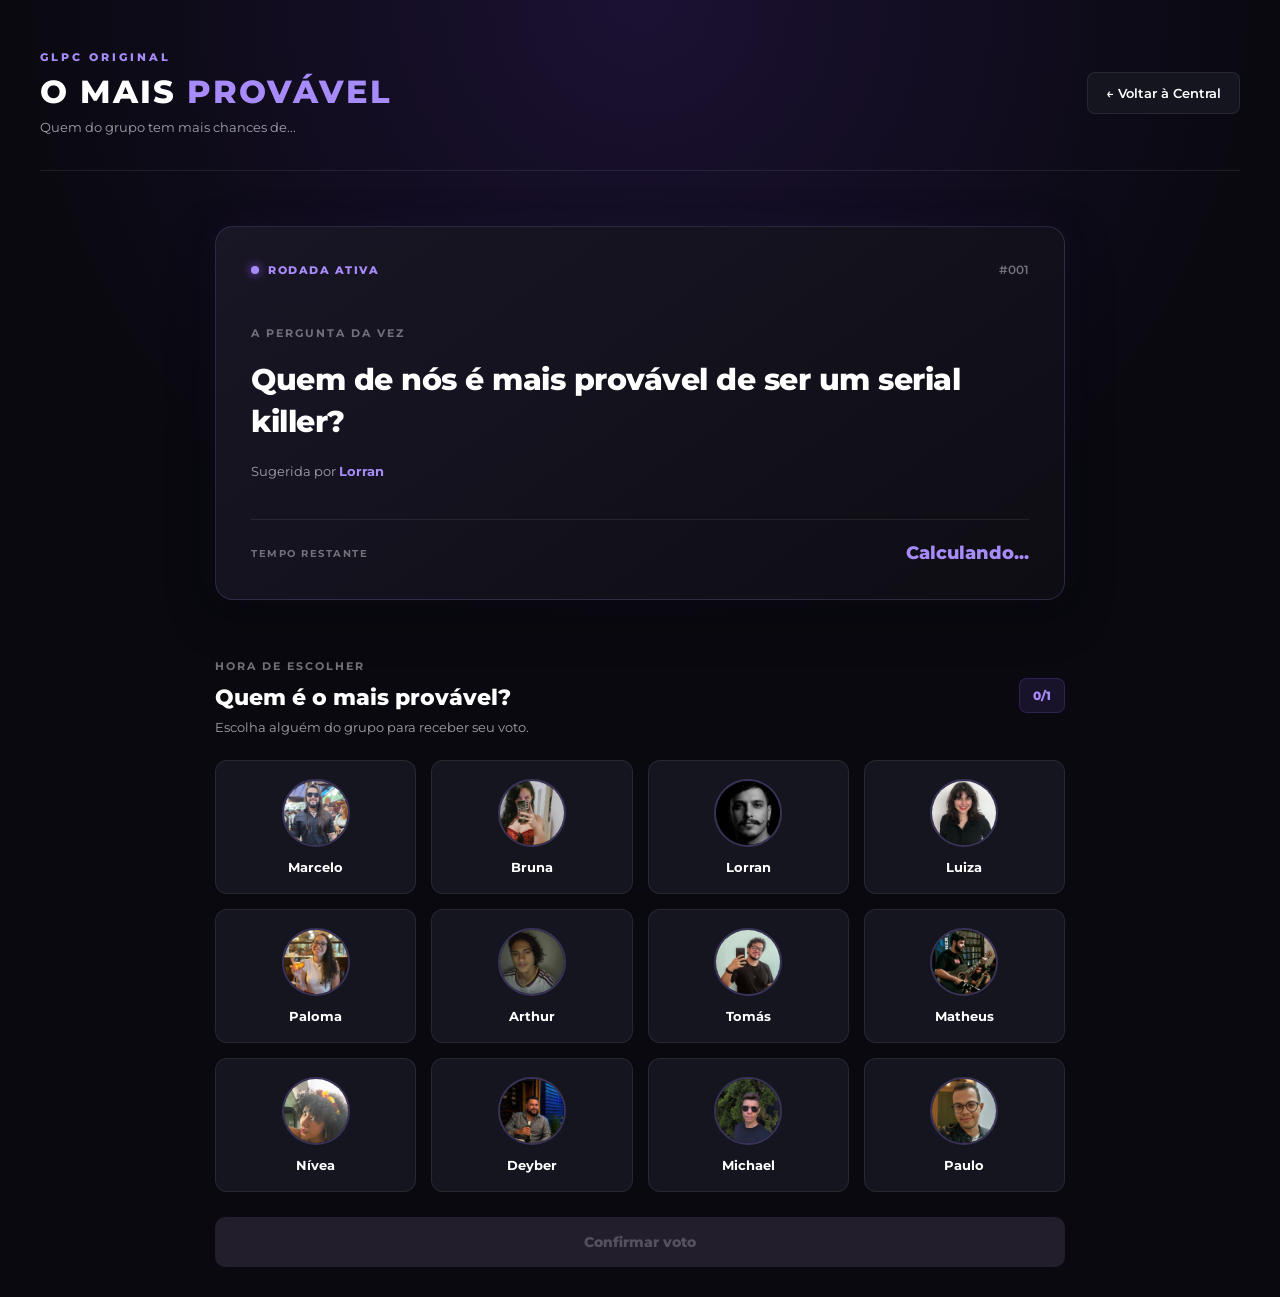
==== jogos.html @ b41ba529 "Implementa sistema inicial do jogo O Mais Provável" ====
<!DOCTYPE html>
<html lang="pt-BR">

<head>
    <meta charset="UTF-8">
    <meta name="viewport" content="width=device-width, initial-scale=1.0">

    <title>O Mais Provável | GLPC</title>

    <!-- Fonte do projeto -->
    <link rel="preconnect" href="https://fonts.googleapis.com">
    <link rel="preconnect" href="https://fonts.gstatic.com" crossorigin>
    <link href="https://fonts.googleapis.com/css2?family=Montserrat:wght@400;500;600;700;800&display=swap" rel="stylesheet">

    <!-- CSS exclusivo do jogo -->
    <link rel="stylesheet" href="css/jogos.css">
</head>

<body>

    <main id="jogo">

        <!-- CABEÇALHO -->
        <header class="cabecalho-jogo">

            <div class="identidade-jogo">

                <span class="selo-glpc">GLPC ORIGINAL</span>

                <h1>O MAIS <span>PROVÁVEL</span></h1>

                <p>Quem do grupo tem mais chances de...</p>

            </div>

            <button class="btn-voltar" onclick="voltarCentral()">
                ← Voltar à Central
            </button>

        </header>


        <!-- ÁREA PRINCIPAL DO JOGO -->
        <section class="area-pergunta">

            <!-- CARD DA PERGUNTA -->
            <div class="card-pergunta">

                <div class="topo-pergunta">

                    <span class="status-rodada">
                        <span class="ponto-ativo"></span>
                        RODADA ATIVA
                    </span>

                    <span class="numero-rodada" id="numeroRodada">
                        #001
                    </span>

                </div>

                <div class="conteudo-pergunta">

                    <span class="rotulo-pergunta">
                        A PERGUNTA DA VEZ
                    </span>

                    <h2 id="textoPergunta">
                        Quem de nós é mais provável de ser um serial killer?
                    </h2>

                    <p class="autor-pergunta" id="autorPergunta">
                        Sugerida por <strong>Lorran</strong>
                    </p>

                </div>

                <div class="tempo-pergunta">

                    <span>TEMPO RESTANTE</span>

                    <strong id="tempoRestante">Calculando...</strong>

                </div>

            </div>


            <!-- ÁREA DE VOTAÇÃO -->
            <div class="area-votacao">

                <div class="cabecalho-votacao">

                    <div>

                        <span class="rotulo-pergunta">HORA DE ESCOLHER</span>

                        <h2>Quem é o mais provável?</h2>

                        <p>Escolha alguém do grupo para receber seu voto.</p>

                    </div>

                    <span class="contador-votos">0/1</span>

                </div>

                <div class="grade-participantes" id="gradeParticipantes">

                    <button class="card-participante" data-id="1">
                        <span class="avatar-participante">L</span>
                        <span class="nome-participante">Lorran</span>
                    </button>

                    <button class="card-participante" data-id="2">
                        <span class="avatar-participante">L</span>
                        <span class="nome-participante">Luiza</span>
                    </button>

                    <button class="card-participante" data-id="3">
                        <span class="avatar-participante">M</span>
                        <span class="nome-participante">Marcelo</span>
                    </button>

                    <button class="card-participante" data-id="4">
                        <span class="avatar-participante">B</span>
                        <span class="nome-participante">Bruna</span>
                    </button>

                </div>

                
<button class="btn-confirmar-voto" id="btnConfirmarVoto" disabled>

    <svg
        class="icone-carregando"
        id="iconeCarregando"
        viewBox="0 0 24 24"
        fill="none"
        stroke="currentColor"
        stroke-width="2"
        stroke-linecap="round"
        stroke-linejoin="round"
        hidden
    >
        <path d="M6 2h12M6 22h12M7 2v4l5 6-5 6v4M17 2v4l-5 6 5 6v4"/>
    </svg>

    <span id="textoBotaoVoto">Confirmar voto</span>

</button>


             
<!-- CARD DE RESULTADO -->
<div class="card-resultado" id="resultadoVotacao" hidden>

    <div class="topo-resultado">
        <span class="rotulo-pergunta">GANHANDO ATÉ O MOMENTO</span>
        <span class="selo-ao-vivo">AO VIVO</span>
    </div>

    <div class="destaque-resultado">

        <img
            id="fotoLider"
            src=""
            alt="Foto do participante"
        >

        <h3 id="nomeLider">Aguardando votos...</h3>

        <strong id="porcentagemLider">0%</strong>

        <span>DOS VOTOS RECEBIDOS</span>

    </div>

    <button
        class="btn-repensar-voto"
        id="btnRepensarVoto"
        type="button"
    >
        Repensar voto
    </button>

</div>


            </div>

        </section>

    </main>

    <!-- JavaScript exclusivo do jogo -->
    <script src="js/participantes.js"></script>
    <script src="js/jogos.js"></script>

</body>

</html>
---- css/jogos.css ----
/* =====================================
   O MAIS PROVÁVEL - IDENTIDADE VISUAL
===================================== */

/* Configurações gerais */

* {
    margin: 0;
    padding: 0;
    box-sizing: border-box;
}

body {
    font-family: 'Montserrat', sans-serif;
    background-color: #09090f;
    color: #ffffff;
    min-height: 100vh;
}

/* Área principal do jogo */

#jogo {
    min-height: 100vh;
    width: 100%;
    padding: 30px;
    background:
        radial-gradient(
            circle at 50% 0%,
            rgba(124, 58, 237, 0.16),
            transparent 45%
        ),
        #09090f;
}

/* Cores que vamos reutilizar */

:root {
    --cor-fundo: #09090f;
    --cor-card: #151520;
    --cor-roxo: #8b5cf6;
    --cor-roxo-claro: #a78bfa;
    --cor-texto: #ffffff;
    --cor-texto-secundario: #a1a1aa;
    --cor-borda: rgba(255, 255, 255, 0.08);
}

/* =====================================
   CABEÇALHO DO JOGO
===================================== */

.cabecalho-jogo {
    max-width: 1200px;
    margin: 0 auto;
    display: flex;
    justify-content: space-between;
    align-items: center;
    padding: 20px 0 35px;
    border-bottom: 1px solid var(--cor-borda);
}

.identidade-jogo {
    display: flex;
    flex-direction: column;
    gap: 8px;
}

.selo-glpc {
    color: var(--cor-roxo-claro);
    font-size: 11px;
    font-weight: 800;
    letter-spacing: 3px;
}

.identidade-jogo h1 {
    font-size: 32px;
    font-weight: 800;
    letter-spacing: 2px;
}

.identidade-jogo h1 span {
    color: var(--cor-roxo-claro);
}

.identidade-jogo p {
    color: var(--cor-texto-secundario);
    font-size: 13px;
}

.btn-voltar {
    background: var(--cor-card);
    color: var(--cor-texto);
    border: 1px solid var(--cor-borda);
    border-radius: 8px;
    padding: 12px 18px;
    font-family: inherit;
    font-weight: 600;
    cursor: pointer;
    transition: 0.3s;
}

.btn-voltar:hover {
    border-color: var(--cor-roxo);
    background: #20182f;
}


/* =====================================
   ÁREA DA PERGUNTA
===================================== */

.area-pergunta {
    max-width: 850px;
    margin: 55px auto 0;
}

/* Card principal */

.card-pergunta {
    background: linear-gradient(
        145deg,
        #191625,
        #111019 70%,
        #0e0d14
    );

    border: 1px solid rgba(167, 139, 250, 0.18);
    border-radius: 18px;
    padding: 35px;

    box-shadow:
        0 15px 50px rgba(0, 0, 0, 0.25),
        0 0 35px rgba(139, 92, 246, 0.05);
}

/* Topo do card */

.topo-pergunta {
    display: flex;
    justify-content: space-between;
    align-items: center;
}

.status-rodada {
    display: flex;
    align-items: center;
    gap: 9px;

    color: #a78bfa;
    font-size: 11px;
    font-weight: 800;
    letter-spacing: 1.5px;
}

.ponto-ativo {
    width: 8px;
    height: 8px;
    background: #a78bfa;
    border-radius: 50%;
    box-shadow: 0 0 10px #8b5cf6;
}

.numero-rodada {
    color: #71717a;
    font-size: 12px;
    font-weight: 600;
}

/* Conteúdo da pergunta */

.conteudo-pergunta {
    margin-top: 45px;
}

.rotulo-pergunta {
    color: #71717a;
    font-size: 11px;
    font-weight: 700;
    letter-spacing: 2px;
}

.conteudo-pergunta h2 {
    margin-top: 18px;

    font-size: 30px;
    line-height: 1.4;
    font-weight: 800;
    letter-spacing: -0.5px;
}

.autor-pergunta {
    margin-top: 20px;
    color: var(--cor-texto-secundario);
    font-size: 13px;
}

.autor-pergunta strong {
    color: var(--cor-roxo-claro);
}

/* Contador */

.tempo-pergunta {
    margin-top: 40px;
    padding-top: 22px;

    border-top: 1px solid var(--cor-borda);

    display: flex;
    justify-content: space-between;
    align-items: center;
}

.tempo-pergunta span {
    color: #71717a;
    font-size: 10px;
    font-weight: 700;
    letter-spacing: 1.5px;
}

.tempo-pergunta strong {
    color: var(--cor-roxo-claro);
    font-size: 18px;
    font-weight: 800;
}

/* Responsividade */

@media (max-width: 600px) {

    .area-pergunta {
        margin-top: 35px;
    }

    .card-pergunta {
        padding: 24px 20px;
    }

    .conteudo-pergunta {
        margin-top: 35px;
    }

    .conteudo-pergunta h2 {
        font-size: 23px;
    }

    .tempo-pergunta {
        margin-top: 30px;
    }
}


/* =====================================
   ÁREA DE VOTAÇÃO
===================================== */

.area-votacao {
    max-width: 850px;
    margin: 55px auto 0;
}

/* Cabeçalho da votação */

.cabecalho-votacao {
    display: flex;
    justify-content: space-between;
    align-items: center;
    gap: 20px;
    margin-bottom: 25px;
}

.cabecalho-votacao h2 {
    font-size: 22px;
    font-weight: 800;
    margin-top: 10px;
}

.cabecalho-votacao p {
    color: var(--cor-texto-secundario);
    font-size: 13px;
    margin-top: 8px;
}

.contador-votos {
    background: rgba(139, 92, 246, 0.12);
    color: var(--cor-roxo-claro);
    border: 1px solid rgba(139, 92, 246, 0.2);
    border-radius: 8px;
    padding: 9px 13px;
    font-size: 12px;
    font-weight: 800;
    white-space: nowrap;
}

/* Grade de participantes */

.grade-participantes {
    display: grid;
    grid-template-columns: repeat(4, 1fr);
    gap: 15px;
}

/* Card individual */

.card-participante {
    background: var(--cor-card);
    border: 1px solid var(--cor-borda);
    border-radius: 12px;
    min-height: 125px;
    padding: 18px 10px;

    display: flex;
    flex-direction: column;
    align-items: center;
    justify-content: center;
    gap: 12px;

    color: var(--cor-texto);
    font-family: inherit;
    cursor: pointer;

    transition: 0.25s;
}

.card-participante:hover {
    border-color: var(--cor-roxo);
    background: #20182f;
    transform: translateY(-3px);
}

/* Avatar */

.avatar-participante {
    width: 45px;
    height: 45px;
    border-radius: 50%;

    display: flex;
    align-items: center;
    justify-content: center;

    background: rgba(139, 92, 246, 0.15);
    color: var(--cor-roxo-claro);

    font-size: 18px;
    font-weight: 800;
}

/* Nome */

.nome-participante {
    font-size: 13px;
    font-weight: 700;
}

/* Participante selecionado */

.card-participante.selecionado {
    background: rgba(139, 92, 246, 0.18);
    border-color: var(--cor-roxo);
    box-shadow: 0 0 20px rgba(139, 92, 246, 0.12);
}

.card-participante.selecionado .avatar-participante {
    background: var(--cor-roxo);
    color: white;
}

/* Botão de confirmação */

.btn-confirmar-voto {
    display: block;
    width: 100%;
    margin-top: 25px;
    padding: 16px;

    border: none;
    border-radius: 10px;

    background: var(--cor-roxo);
    color: white;

    font-family: inherit;
    font-size: 14px;
    font-weight: 800;

    cursor: pointer;
    transition: 0.25s;
}

.btn-confirmar-voto:hover:not(:disabled) {
    background: #7c3aed;
    box-shadow: 0 0 25px rgba(139, 92, 246, 0.25);
    transform: translateY(-2px);
}

.btn-confirmar-voto:disabled {
    background: #292433;
    color: #686272;
    cursor: not-allowed;
}

/* Responsividade */

@media (max-width: 700px) {

    .grade-participantes {
        grid-template-columns: repeat(2, 1fr);
        gap: 12px;
    }

    .card-participante {
        min-height: 115px;
    }

    .cabecalho-votacao h2 {
        font-size: 19px;
    }
}

/* FOTO DOS PARTICIPANTES */
.foto-participante {
    width: 68px;
    height: 68px;
    border-radius: 50%;
    object-fit: cover;
    border: 2px solid rgba(167, 139, 250, 0.25);
    transition: 0.2s ease;
}

/* Destaque na foto selecionada */
.card-participante.selecionado .foto-participante {
    border-color: var(--cor-roxo-claro);
    transform: scale(1.05);
}


/* =====================================
   CARD DE RESULTADO DA VOTAÇÃO
===================================== */

.card-resultado {
    max-width: 850px;
    margin: 25px auto 0;
    padding: 30px;
    background: linear-gradient(145deg, #191525, #11111b);
    border: 1px solid rgba(167, 139, 250, 0.25);
    border-radius: 18px;
    text-align: center;
}

.topo-resultado {
    display: flex;
    justify-content: space-between;
    align-items: center;
    gap: 15px;
    margin-bottom: 30px;
}

.selo-ao-vivo {
    color: #4ade80;
    font-size: 11px;
    font-weight: 800;
    letter-spacing: 1px;
}

.destaque-resultado {
    display: flex;
    flex-direction: column;
    align-items: center;
    gap: 10px;
}

.destaque-resultado img {
    width: 110px;
    height: 110px;
    border-radius: 50%;
    object-fit: cover;
    border: 3px solid var(--cor-roxo);
    box-shadow: 0 0 25px rgba(139, 92, 246, 0.25);
}

.destaque-resultado h3 {
    font-size: 22px;
    font-weight: 700;
}

.destaque-resultado strong {
    color: var(--cor-roxo-claro);
    font-size: 42px;
    font-weight: 800;
}

.destaque-resultado span {
    color: var(--cor-texto-secundario);
    font-size: 10px;
    font-weight: 700;
    letter-spacing: 1.5px;
}

.btn-repensar-voto {
    margin-top: 30px;
    padding: 11px 22px;
    border: 1px solid rgba(167, 139, 250, 0.4);
    border-radius: 9px;
    background: transparent;
    color: var(--cor-roxo-claro);
    font-family: inherit;
    font-size: 13px;
    font-weight: 700;
    cursor: pointer;
    transition: 0.2s ease;
}

.btn-repensar-voto:hover {
    background: rgba(139, 92, 246, 0.15);
    border-color: var(--cor-roxo);
    transform: translateY(-2px);
}

/* Respeita o atributo hidden do HTML */
[hidden] {
    display: none !important;
}


/* AMPULHETA DE CARREGAMENTO */

.icone-carregando {
    width: 19px;
    height: 19px;
    animation: girarAmpulheta 1.5s linear infinite;
}

.btn-confirmar-voto {
    display: flex;
    align-items: center;
    justify-content: center;
    gap: 10px;
}

.icone-carregando {
    display: block;
    flex-shrink: 0;
    width: 19px;
    height: 19px;
    color: white;
    animation: girarAmpulheta 1.5s linear infinite;
}

.icone-carregando[hidden] {
    display: none !important;
}

@keyframes girarAmpulheta {
    from {
        transform: rotate(0deg);
    }

    to {
        transform: rotate(360deg);
    }
}

.btn-confirmar-voto:disabled {
    opacity: 0.8;
    cursor: wait;
}


/* AMPULHETA NO BOTÃO DE VOTAÇÃO */

.btn-confirmar-voto.carregando::before {
    content: "⌛";
    display: inline-block;
    font-size: 20px;
    margin-right: 10px;
    animation: girarAmpulheta 1.5s linear infinite;
    vertical-align: middle;
}
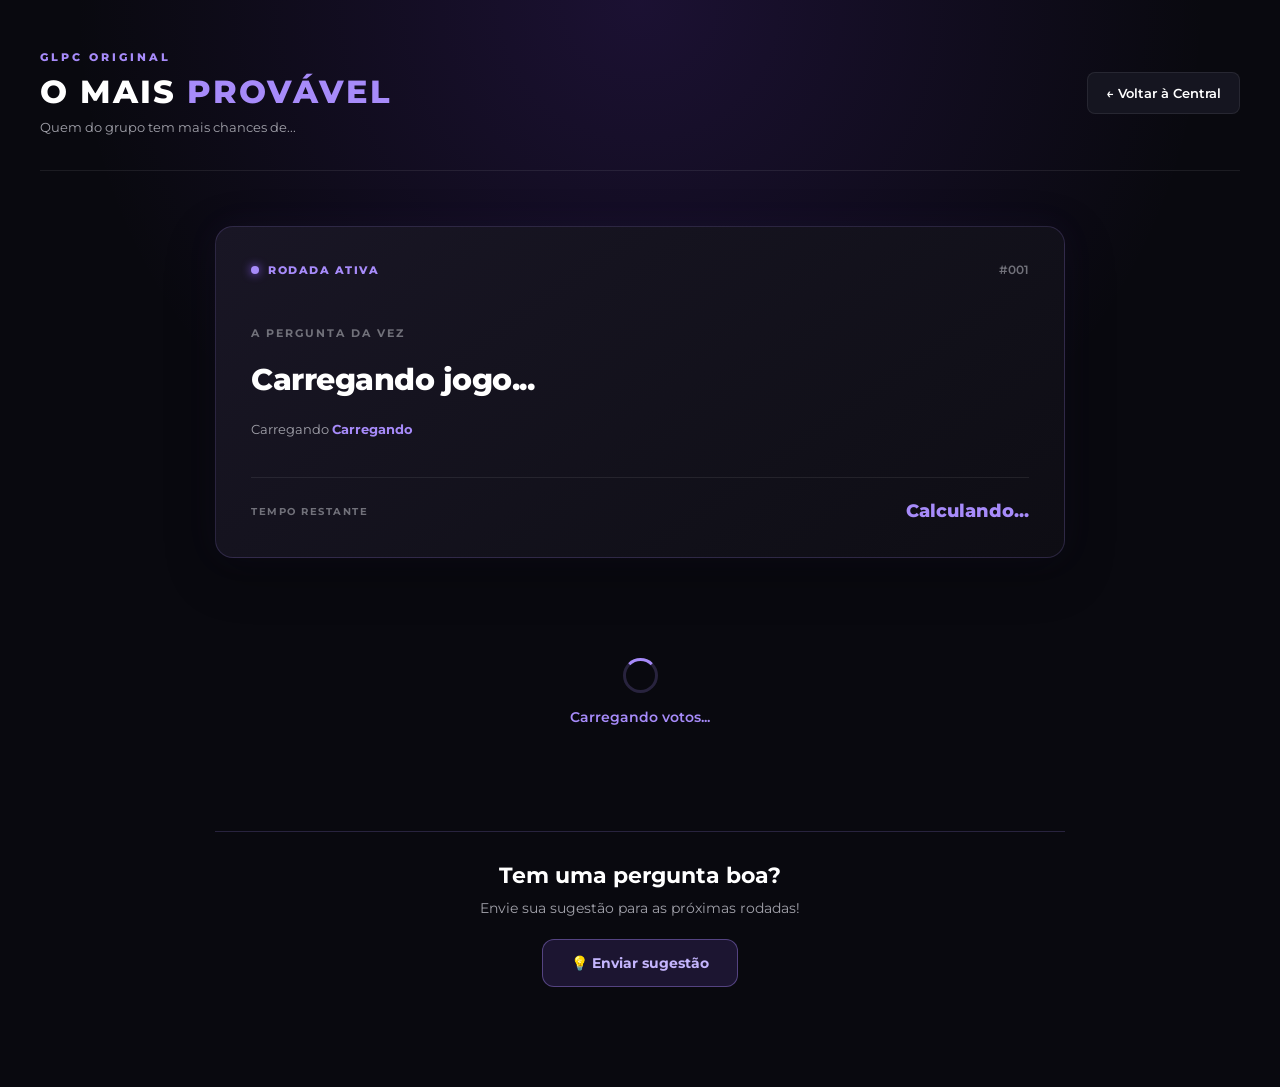
==== commit 4d039197: "Atualiza interface e adiciona fundo animado" ====
--- a/jogos.html
+++ b/jogos.html
@@ -67,11 +67,11 @@
                     </span>
 
                     <h2 id="textoPergunta">
-                        Quem de nós é mais provável de ser um serial killer?
+                        Carregando jogo... 
                     </h2>
 
                     <p class="autor-pergunta" id="autorPergunta">
-                        Sugerida por <strong>Lorran</strong>
+                        Carregando <strong>Carregando</strong>
                     </p>
 
                 </div>
@@ -88,7 +88,13 @@
 
 
             <!-- ÁREA DE VOTAÇÃO -->
-            <div class="area-votacao">
+
+<div id="carregamentoInicial" class="carregamento-inicial">
+    <div class="spinner-votos"></div>
+    <p>Carregando votos...</p>
+</div>
+
+            <div class="area-votacao" id="areaVotacao" hidden>
 
                 <div class="cabecalho-votacao">
 
@@ -192,6 +198,55 @@
 
         </section>
 
+        <!-- HISTÓRICO DE RODADAS -->
+<section class="secao-historico" id="secaoHistorico" hidden>
+
+    <div class="cabecalho-historico">
+        <h2>Perguntas finalizadas</h2>
+        <p>Confira quem levou a fama em cada rodada!</p>
+    </div>
+
+    <div id="listaHistoricoMaisProvavel"></div>
+
+</section>
+
+        <!-- SUGESTÃO DE PERGUNTAS -->
+<section class="area-sugestao">
+
+    <h2>Tem uma pergunta boa?</h2>
+
+    <p>Envie sua sugestão para as próximas rodadas!</p>
+
+    <button class="btn-enviar-sugestao" id="btnAbrirSugestao">
+        💡 Enviar sugestão
+    </button>
+
+    <div class="formulario-sugestao" id="formularioSugestao" hidden>
+
+    <h3>Sua pergunta para o grupo</h3>
+
+    <textarea
+        id="textoSugestao"
+        placeholder="Quem do grupo seria mais provável de..."
+        maxlength="200"
+        rows="3"
+    ></textarea>
+
+    <label class="opcao-anonima">
+        <input type="checkbox" id="sugestaoAnonima">
+        Enviar como anônimo
+    </label>
+
+    <button id="btnConfirmarSugestao" class="btn-confirmar-sugestao">
+        Enviar pergunta
+    </button>
+
+    <p id="mensagemSugestao"></p>
+
+</div>
+
+</section>
+
     </main>
 
     <!-- JavaScript exclusivo do jogo -->
--- a/css/jogos.css
+++ b/css/jogos.css
@@ -578,3 +578,254 @@
     animation: girarAmpulheta 1.5s linear infinite;
     vertical-align: middle;
 }
+
+
+/* =====================================
+   CARREGAMENTO INICIAL DOS VOTOS
+===================================== */
+
+.carregamento-inicial {
+    max-width: 850px;
+    margin: 55px auto 0;
+    padding: 45px 20px;
+
+    display: flex;
+    flex-direction: column;
+    align-items: center;
+    gap: 15px;
+
+    color: var(--cor-roxo-claro);
+    font-size: 14px;
+    font-weight: 600;
+}
+
+.spinner-votos {
+    width: 35px;
+    height: 35px;
+
+    border: 3px solid rgba(167, 139, 250, 0.2);
+    border-top-color: var(--cor-roxo-claro);
+    border-radius: 50%;
+
+    animation: girarVotos 0.8s linear infinite;
+}
+
+@keyframes girarVotos {
+    to {
+        transform: rotate(360deg);
+    }
+}
+
+/* ÁREA DE SUGESTÃO */
+.area-sugestao {
+    max-width: 850px;
+    margin: 60px auto 40px;
+    padding: 30px 20px;
+    text-align: center;
+    border-top: 1px solid rgba(167, 139, 250, 0.2);
+}
+
+.area-sugestao h2 {
+    color: #fff;
+    font-size: 22px;
+    margin-bottom: 10px;
+}
+
+.area-sugestao p {
+    color: #a1a1aa;
+    font-size: 14px;
+    margin-bottom: 22px;
+}
+
+.btn-enviar-sugestao {
+    padding: 14px 28px;
+    border: 1px solid rgba(167, 139, 250, 0.4);
+    border-radius: 12px;
+    background: rgba(139, 92, 246, 0.15);
+    color: #c4b5fd;
+    font-family: inherit;
+    font-size: 14px;
+    font-weight: 700;
+    cursor: pointer;
+    transition: 0.2s ease;
+}
+
+.btn-enviar-sugestao:hover {
+    background: #8b5cf6;
+    color: #fff;
+    transform: translateY(-2px);
+}
+
+/* FORMULÁRIO DE SUGESTÃO */
+.formulario-sugestao {
+    max-width: 550px;
+    margin: 25px auto 0;
+    padding: 25px;
+    background: rgba(139, 92, 246, 0.08);
+    border: 1px solid rgba(167, 139, 250, 0.2);
+    border-radius: 16px;
+    text-align: left;
+}
+
+.formulario-sugestao h3 {
+    color: #fff;
+    font-size: 17px;
+    margin-bottom: 15px;
+}
+
+.formulario-sugestao textarea {
+    width: 100%;
+    min-height: 100px;
+    padding: 14px;
+    resize: vertical;
+    border: 1px solid rgba(167, 139, 250, 0.3);
+    border-radius: 10px;
+    outline: none;
+    background: #15121f;
+    color: #fff;
+    font-family: inherit;
+    font-size: 14px;
+}
+
+.formulario-sugestao textarea:focus {
+    border-color: #a78bfa;
+}
+
+.formulario-sugestao textarea::placeholder {
+    color: #777184;
+}
+
+.opcao-anonima {
+    display: flex;
+    align-items: center;
+    gap: 9px;
+    margin: 16px 0;
+    color: #c4b5fd;
+    font-size: 13px;
+    cursor: pointer;
+}
+
+.opcao-anonima input {
+    accent-color: #8b5cf6;
+    width: 16px;
+    height: 16px;
+}
+
+.btn-confirmar-sugestao {
+    width: 100%;
+    padding: 13px;
+    border: none;
+    border-radius: 10px;
+    background: #8b5cf6;
+    color: #fff;
+    font-family: inherit;
+    font-size: 14px;
+    font-weight: 700;
+    cursor: pointer;
+    transition: 0.2s;
+}
+
+.btn-confirmar-sugestao:hover {
+    background: #7c3aed;
+}
+
+#mensagemSugestao {
+    margin-top: 12px;
+    font-size: 13px;
+    text-align: center;
+}
+
+
+/* HISTÓRICO DE RODADAS */
+
+.secao-historico {
+    max-width: 850px;
+    margin: 55px auto 0;
+    padding: 30px 20px;
+    border-top: 1px solid rgba(167, 139, 250, 0.2);
+}
+
+.cabecalho-historico {
+    margin-bottom: 25px;
+    text-align: center;
+}
+
+.cabecalho-historico h2 {
+    color: var(--cor-roxo-claro);
+    font-size: 22px;
+    margin-bottom: 8px;
+}
+
+.cabecalho-historico p {
+    color: #999;
+    font-size: 14px;
+}
+
+#listaHistoricoMaisProvavel {
+    display: flex;
+    flex-direction: column;
+    gap: 15px;
+}
+
+.card-historico {
+    display: flex;
+    align-items: center;
+    justify-content: space-between;
+    gap: 20px;
+    padding: 20px;
+    background: #14141f;
+    border: 1px solid rgba(167, 139, 250, 0.18);
+    border-radius: 14px;
+}
+
+.card-historico-pergunta {
+    flex: 1;
+    color: #fff;
+    font-size: 15px;
+    font-weight: 600;
+    line-height: 1.5;
+}
+
+.card-historico-vencedor {
+    display: flex;
+    align-items: center;
+    gap: 12px;
+    min-width: 180px;
+}
+
+.card-historico-vencedor img {
+    width: 52px;
+    height: 52px;
+    border-radius: 50%;
+    object-fit: cover;
+    border: 2px solid var(--cor-roxo-claro);
+}
+
+.card-historico-info {
+    display: flex;
+    flex-direction: column;
+    gap: 4px;
+}
+
+.card-historico-info strong {
+    color: #fff;
+    font-size: 14px;
+}
+
+.card-historico-info span {
+    color: var(--cor-roxo-claro);
+    font-size: 13px;
+    font-weight: 700;
+}
+
+@media (max-width: 600px) {
+    .card-historico {
+        align-items: flex-start;
+        flex-direction: column;
+        gap: 15px;
+    }
+
+    .card-historico-vencedor {
+        min-width: 0;
+    }
+}
